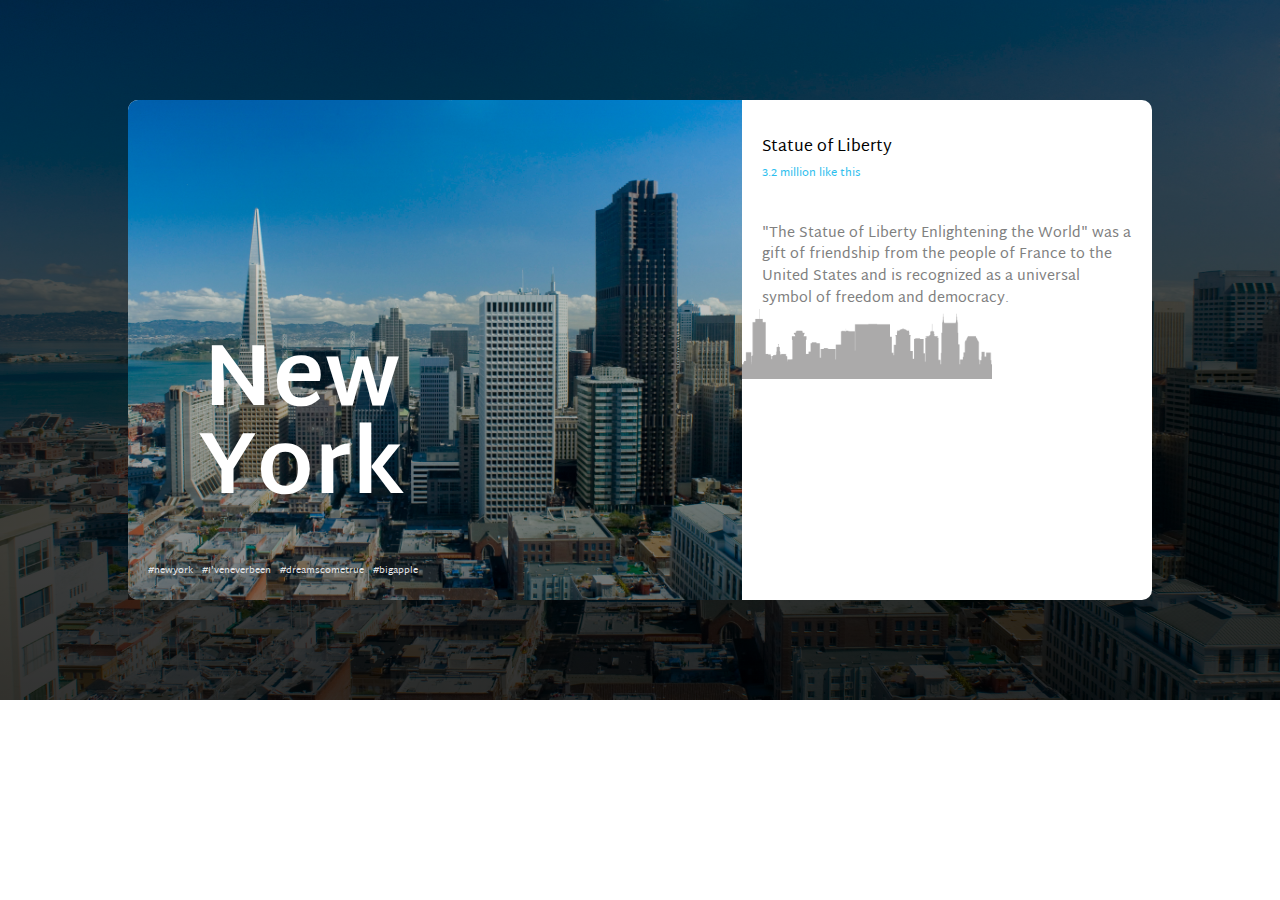
==== Location Card/index.html @ f7dcbb40 "Project first steps" ====
<!DOCTYPE html>

<html>

  <head>
    <title>Location Card</title>
  <meta charset='utf-8'>
  <title>Lucas Shanker</title>
  <link rel="stylesheet" href="style.css">

  <link href="https://fonts.googleapis.com/css?family=Martel+Sans:900" rel="stylesheet">
</head>

  <body>
    <div class="gray-overlay">
      <main>
        <section class = "left-card">
          <div class = "internal-gray-overlay">
          <h1>New York</h1>

          <!--Line-->
          <img>
          <section class = "hashtags">
            <p>#newyork</p>
            <p>#I'veneverbeen</p>
            <p>#dreamscometrue</p>
            <p>#bigapple</p>
          </section>
        </div>
        </section>

        <section class = "right-card">
          <h1>Statue of Liberty</h1>
          <p class = "subtitle">3.2 million like this</p>

          <p>
            "The Statue of Liberty Enlightening the World"
              was a gift of friendship from the people of France to the
              United States and is recognized as a universal symbol of
              freedom and democracy.
          </p>

          <img src = "silhouete.png">
        </section>
      </main>
    </div>
  </body>
</html>
---- Location Card/style.css ----
/*CSS Reset*/
/* http://meyerweb.com/eric/tools/css/reset/
   v2.0 | 20110126
   License: none (public domain)
*/

html, body, div, span, applet, object, iframe,
h1, h2, h3, h4, h5, h6, p, blockquote, pre,
a, abbr, acronym, address, big, cite, code,
del, dfn, em, img, ins, kbd, q, s, samp,
small, strike, strong, sub, sup, tt, var,
b, u, i, center,
dl, dt, dd, ol, ul, li,
fieldset, form, label, legend,
table, caption, tbody, tfoot, thead, tr, th, td,
article, aside, canvas, details, embed,
figure, figcaption, footer, header, hgroup,
menu, nav, output, ruby, section, summary,
time, mark, audio, video {
	margin: 0;
	padding: 0;
	border: 0;
	font-size: 100%;
	font: inherit;
	vertical-align: baseline;
}
/* HTML5 display-role reset for older browsers */
article, aside, details, figcaption, figure,
footer, header, hgroup, menu, nav, section {
	display: block;
}
body {
	line-height: 1;
}
ol, ul {
	list-style: none;
}
blockquote, q {
	quotes: none;
}
blockquote:before, blockquote:after,
q:before, q:after {
	content: '';
	content: none;
}

table {
	border-collapse: collapse;
	border-spacing: 0;
}







/*---------------Page Styles---------------*/

body{
  width: 100%;
  min-height: 700px;

  background-image: url(city.jpg);
  background-repeat: no-repeat;
  background-position: center;
  background-size: 100% 100%;

  font-family: 'Martel Sans', sans-serif;
}

div.gray-overlay{
  background: linear-gradient(rgba(0, 0, 0, 0.6), rgba(0, 0, 0, 0.8));

  width: 100%;
  height: 700px;

  display: inline-block;
  text-align: center;
  vertical-align: middle;
}



/*--------------Main Styles------------------*/

main{
  display: inline-block;

  /*  http://zerosixthree.se/vertical-align-anything-with-just-3-lines-of-css/  */
  position: relative;
  top: 50%;
  transform: translateY(-50%);

  background: white;

  width: 80%;
  height: 500px;

  border-radius: 10px;
}



section.left-card{
  background-image: url(city.jpg);
  background-repeat: no-repeat;
  background-position: center;
  background-size: auto 100%;

  border-top-left-radius: 10px;
  border-bottom-left-radius: 10px;

  height: 500px;
  width: 60%;
  display: inline-block;
  float: left;

}

div.internal-gray-overlay{
    display: inline-block;
    width: 100%;
    height: 500px;

    border-top-left-radius: 10px;
    border-top-left-radius: 10px;

    background: linear-gradient(rgba(0, 0, 0, 0.0), rgba(0, 0, 0, 0.5));
}

section.left-card h1{
  width: 50%;
  color: white;
  font-weight: bold;
  font-size: 5.5em;

  margin-top: 240px;
  margin-left: 20px;
  margin-bottom: 10px;
}

section.hashtags{

    margin-left: 20px;
    text-align: left;
    height: 50px;
}

section.hashtags p{
  color: #E3E4E6;
  font-size: 0.6em;
  display: inline-block;
  margin-right: 5px;

  /*  http://zerosixthree.se/vertical-align-anything-with-just-3-lines-of-css/  */
  position: relative;
  top: 50%;
  transform: translateY(-50%);
}






section.right-card{
  padding-top: 40px;

  padding-right: 20px;
  padding-left: 20px;

  display: inline-block;
  box-sizing: border-box;
  width: 40%;

  text-align: left;

}

/*
section.right-card h1{
  margin-bottom: 10px;
}
*/

section.right-card p.subtitle{
  color: #2BBEEE;
  font-size: 0.7em;

  margin-bottom: 40px;
  margin-top: 10px;
}

section.right-card p{
  font-size: 0.9em;
  line-height: 1.5;
  color: gray;
}

section.right-card > img{
  height: 70px;
  width: auto;
  margin-left: -20px;
}
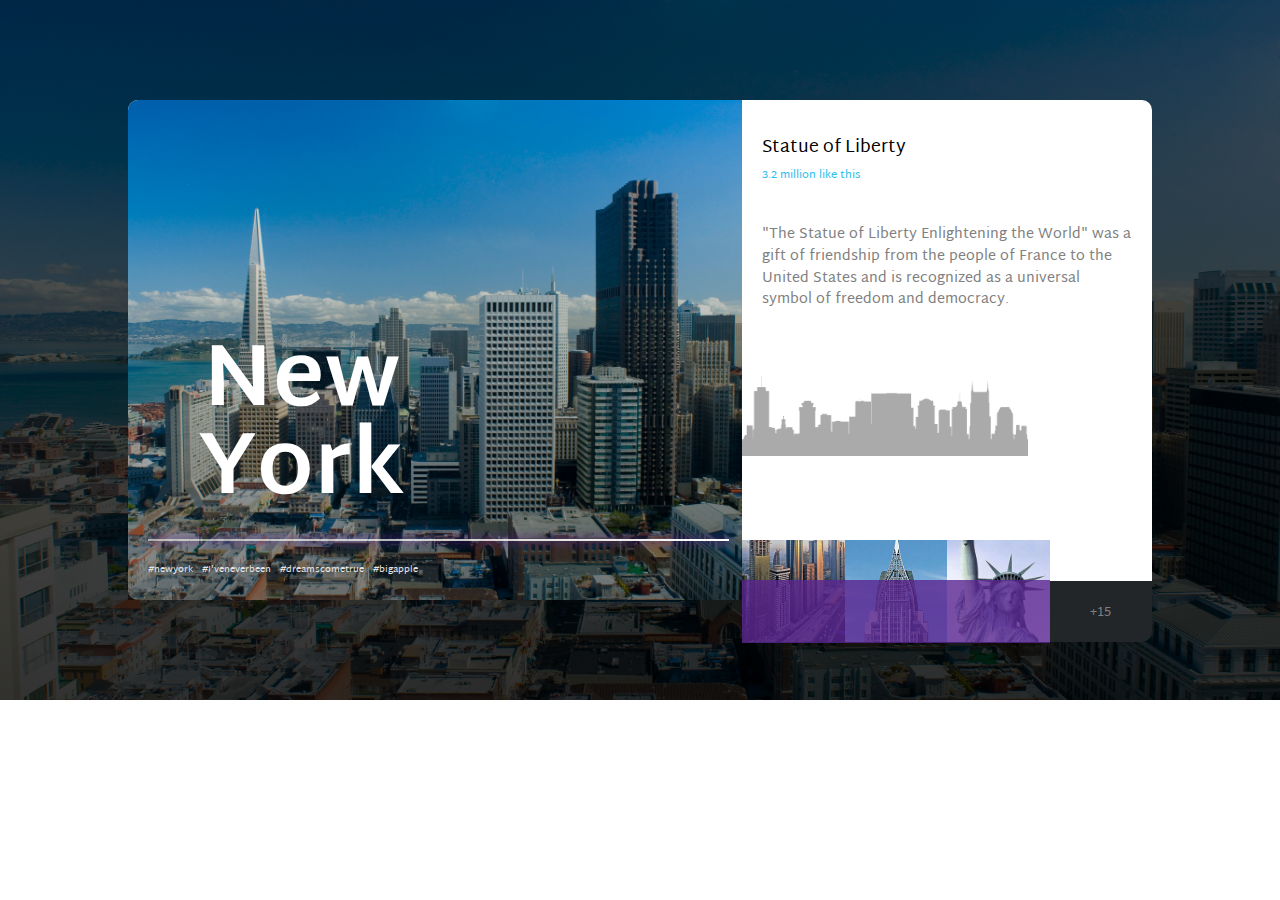
==== commit 35a0cdc5: "Adds the rest of the content for the location card" ====
--- a/Location Card/index.html
+++ b/Location Card/index.html
@@ -2,8 +2,8 @@
 
 <html>
 
-  <head>
-    <title>Location Card</title>
+<head>
+  <title>Location Card</title>
   <meta charset='utf-8'>
   <title>Lucas Shanker</title>
   <link rel="stylesheet" href="style.css">
@@ -11,38 +11,58 @@
   <link href="https://fonts.googleapis.com/css?family=Martel+Sans:900" rel="stylesheet">
 </head>
 
-  <body>
-    <div class="gray-overlay">
-      <main>
-        <section class = "left-card">
-          <div class = "internal-gray-overlay">
+<body>
+  <div class="gray-overlay">
+    <main>
+      <section class="left-card">
+        <div class="internal-gray-overlay">
           <h1>New York</h1>
 
-          <!--Line-->
-          <img>
-          <section class = "hashtags">
+
+          <div class = "line"></div>
+          
+          <section class="hashtags">
             <p>#newyork</p>
             <p>#I'veneverbeen</p>
             <p>#dreamscometrue</p>
             <p>#bigapple</p>
           </section>
+
+
         </div>
-        </section>
+      </section>
 
-        <section class = "right-card">
-          <h1>Statue of Liberty</h1>
-          <p class = "subtitle">3.2 million like this</p>
+      <section class="right-card">
+        <h1>Statue of Liberty</h1>
+        <p class="subtitle">3.2 million like this</p>
 
-          <p>
-            "The Statue of Liberty Enlightening the World"
-              was a gift of friendship from the people of France to the
-              United States and is recognized as a universal symbol of
-              freedom and democracy.
-          </p>
+        <p>
+          "The Statue of Liberty Enlightening the World" was a gift of friendship from the people of France to the United States and is recognized as a universal symbol of freedom and democracy.
+        </p>
 
-          <img src = "silhouete.png">
-        </section>
-      </main>
-    </div>
-  </body>
+
+        <img src="silhouete.png">
+      </section>
+
+      <section class = "photos">
+        <div class = "photo-container">
+          <img src = "buildings.jpg">
+          <img src = "tall.jpg">
+          <img src = "liberty.jpg">
+
+          <div class = "more-images">
+            <p>+15</p>
+          </div>
+
+          <div class = "purple-overlay"> </div>
+
+
+        </div>
+
+
+      </section>
+    </main>
+  </div>
+</body>
+
 </html>
--- a/Location Card/style.css
+++ b/Location Card/style.css
@@ -137,7 +137,7 @@
 
   margin-top: 240px;
   margin-left: 20px;
-  margin-bottom: 10px;
+  margin-bottom: 23px;
 }
 
 section.hashtags{
@@ -145,6 +145,17 @@
     margin-left: 20px;
     text-align: left;
     height: 50px;
+}
+
+
+div.line{
+	content: " ";
+	width: 94.5%;
+	height: 2px;
+	background: linear-gradient(to right, rgba(255,255,255, 0.5), white);
+	margin-left: 20px;
+
+	box-shadow: 1px 0 10px 1px rgba(91, 37, 145, 0.8);
 }
 
 section.hashtags p{
@@ -173,16 +184,20 @@
   display: inline-block;
   box-sizing: border-box;
   width: 40%;
+	height: 440px;
 
   text-align: left;
 
-}
-
-/*
+	overflow: hidden;
+
+	 /*For silhouete*/
+	vertical-align: bottom;
+
+}
+
 section.right-card h1{
-  margin-bottom: 10px;
-}
-*/
+	font-size: 1.1em;
+}
 
 section.right-card p.subtitle{
   color: #2BBEEE;
@@ -190,16 +205,96 @@
 
   margin-bottom: 40px;
   margin-top: 10px;
+
 }
 
 section.right-card p{
   font-size: 0.9em;
   line-height: 1.5;
   color: gray;
-}
-
+
+	margin-bottom: 65px;
+}
+
+/*Silohuete*/
 section.right-card > img{
-  height: 70px;
+  height: 80px;
   width: auto;
   margin-left: -20px;
-}
+	margin-bottom: 0;
+
+}
+
+
+
+
+
+section.photos{
+	box-sizing: border-box;
+	width: 40%;
+	margin-left: 60%;
+	height: 20px;
+	height: 62px;
+
+	margin-right: 0;
+}
+
+section.photos div.photo-container{
+	box-sizing: border-box;
+	width: 100%;
+	height: 61px;
+
+	text-align: left;
+	margin-top: 0;
+
+	position: relative;
+	z-index: -1;
+
+	margin-right: 0;
+}
+
+section.photos div.photo-container img{
+	width: 25%;
+	height: auto;
+	display: inline-block;
+	margin-left: -4px;
+
+	position: relative;
+	z-index: -1;
+
+}
+
+section.photos div.photo-container img:first-child{
+	margin-left: 0;
+}
+
+section.photos div.more-images{
+	display: inline-block;
+	width: 25%;
+	height: 61px;
+
+	margin-left: -4px;
+	margin-top: -53px;
+
+	color: gray;
+	background-color: #222629;
+
+	vertical-align: middle;
+	text-align: center;
+
+	border-bottom-right-radius: 10px;
+}
+
+section.photos div.more-images p{
+	font-size: 0.8em;
+	line-height: 65px;
+}
+
+section.photos div.purple-overlay{
+	z-index: 1;
+	position: relative;
+	background-color: rgba(91, 37, 145, 0.8);
+	margin-top: -67px;
+	height: 63px;
+	width: 75%;
+}
